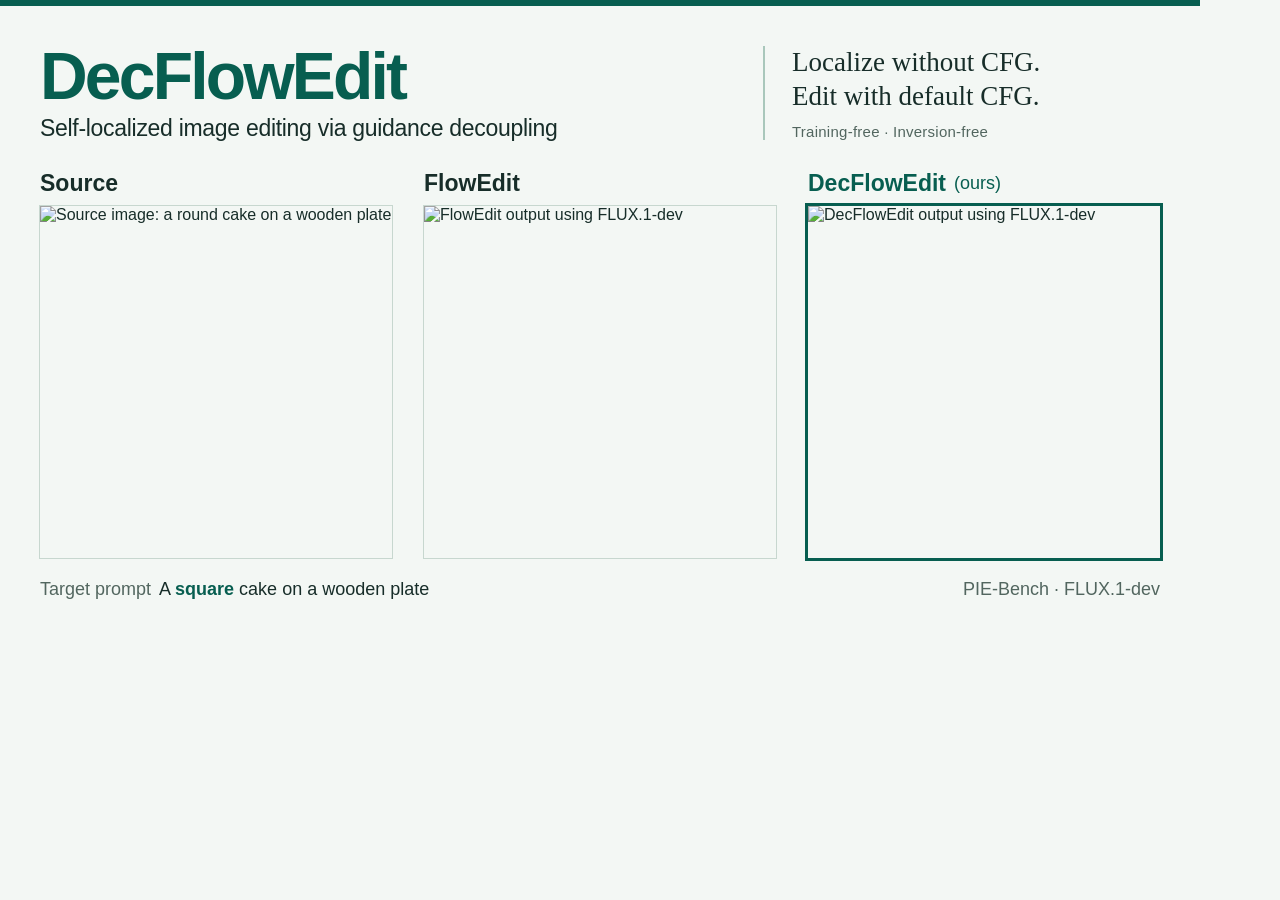
==== tools/social-cover.html @ e436b16b "Add project sharing cover and social preview metadata" ====
<!doctype html>
<html lang="en">
<head>
  <meta charset="utf-8">
  <meta name="viewport" content="width=1200, initial-scale=1">
  <title>DecFlowEdit social cover</title>
  <style>
    * { box-sizing: border-box; }
    html, body { margin: 0; width: 1200px; height: 630px; }
    body { background: #f3f7f4; color: #172d29; font-family: Arial, Helvetica, sans-serif; }
    .cover { width: 1200px; height: 630px; padding: 32px 40px 28px; border-top: 6px solid #075e50; }
    header { display: flex; justify-content: space-between; align-items: center; height: 110px; margin-bottom: 20px; }
    h1 { margin: 0 0 5px; color: #075e50; font-size: 66px; line-height: 1; letter-spacing: -2.8px; font-weight: 750; }
    .subtitle { margin: 0; font-size: 23px; line-height: 1.3; letter-spacing: -.3px; }
    .idea { border-left: 2px solid #a9c7bb; padding-left: 27px; width: 397px; }
    .idea p { margin: 0; font-family: Georgia, serif; font-size: 27px; line-height: 1.25; }
    .idea small { display: block; color: #52665f; margin-top: 9px; font-size: 15px; letter-spacing: .25px; }
    .comparison { display: grid; grid-template-columns: repeat(3, 352px); gap: 32px; }
    figure { margin: 0; }
    figcaption { display: flex; align-items: center; height: 30px; margin-bottom: 8px; font-size: 23px; font-weight: 600; }
    figcaption span { margin-left: 8px; font-size: 18px; font-weight: 400; }
    img { display: block; width: 352px; height: 352px; object-fit: contain; outline: 1px solid #c7d7cf; }
    .ours figcaption { color: #075e50; }
    .ours img { outline: 3px solid #075e50; }
    footer { display: flex; justify-content: space-between; align-items: center; margin-top: 19px; font-size: 18px; line-height: 24px; }
    footer p { margin: 0; }
    .prompt-label { color: #52665f; margin-right: 8px; }
    .prompt strong { color: #075e50; }
    .context { color: #52665f; }
  </style>
</head>
<body>
  <main class="cover">
    <header>
      <div>
        <h1>DecFlowEdit</h1>
        <p class="subtitle">Self-localized image editing via guidance decoupling</p>
      </div>
      <div class="idea">
        <p>Localize without CFG.<br>Edit with default CFG.</p>
        <small>Training-free · Inversion-free</small>
      </div>
    </header>
    <section class="comparison" aria-label="Round-to-square cake editing comparison">
      <figure>
        <figcaption>Source</figcaption>
        <img src="../docs/assets/images/examples/cake/source.png" alt="Source image: a round cake on a wooden plate" width="352" height="352">
      </figure>
      <figure>
        <figcaption>FlowEdit</figcaption>
        <img src="../docs/assets/images/examples/cake/flowedit-flux.png" alt="FlowEdit output using FLUX.1-dev" width="352" height="352">
      </figure>
      <figure class="ours">
        <figcaption>DecFlowEdit <span>(ours)</span></figcaption>
        <img src="../docs/assets/images/examples/cake/decflowedit-flux.png" alt="DecFlowEdit output using FLUX.1-dev" width="352" height="352">
      </figure>
    </section>
    <footer>
      <p class="prompt"><span class="prompt-label">Target prompt</span>A <strong>square</strong> cake on a wooden plate</p>
      <p class="context">PIE-Bench · FLUX.1-dev</p>
    </footer>
  </main>
</body>
</html>
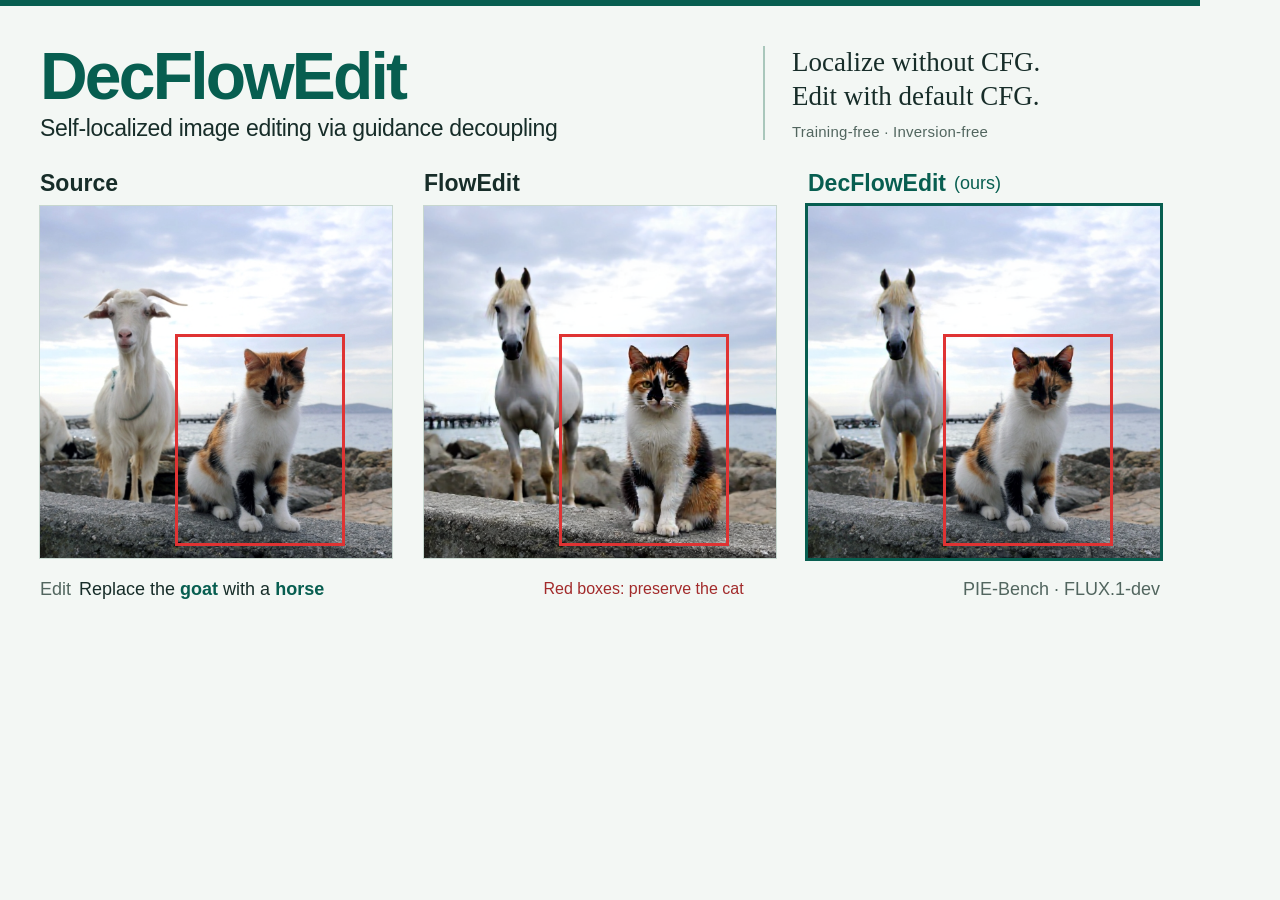
==== commit 76d8bbf9: "Highlight cat preservation in the project sharing cover" ====
--- a/tools/social-cover.html
+++ b/tools/social-cover.html
@@ -20,6 +20,8 @@
     figcaption { display: flex; align-items: center; height: 30px; margin-bottom: 8px; font-size: 23px; font-weight: 600; }
     figcaption span { margin-left: 8px; font-size: 18px; font-weight: 400; }
     img { display: block; width: 352px; height: 352px; object-fit: contain; outline: 1px solid #c7d7cf; }
+    .image-panel { position: relative; width: 352px; height: 352px; }
+    .cat-box { position: absolute; left: 38.28125%; top: 36.328125%; width: 48.4375%; height: 60.15625%; border: 3px solid #df3333; pointer-events: none; }
     .ours figcaption { color: #075e50; }
     .ours img { outline: 3px solid #075e50; }
     footer { display: flex; justify-content: space-between; align-items: center; margin-top: 19px; font-size: 18px; line-height: 24px; }
@@ -27,6 +29,7 @@
     .prompt-label { color: #52665f; margin-right: 8px; }
     .prompt strong { color: #075e50; }
     .context { color: #52665f; }
+    .annotation-note { color: #a22b2b; font-size: 16px; }
   </style>
 </head>
 <body>
@@ -41,22 +44,32 @@
         <small>Training-free · Inversion-free</small>
       </div>
     </header>
-    <section class="comparison" aria-label="Round-to-square cake editing comparison">
+    <section class="comparison" aria-label="Goat-to-horse editing comparison with the neighboring cat highlighted">
       <figure>
         <figcaption>Source</figcaption>
-        <img src="../docs/assets/images/examples/cake/source.png" alt="Source image: a round cake on a wooden plate" width="352" height="352">
+        <div class="image-panel">
+          <img src="../docs/assets/social/goat-cat/source.jpg" alt="Source image: a goat and a cat on rocks by the sea" width="352" height="352">
+          <span class="cat-box" aria-hidden="true"></span>
+        </div>
       </figure>
       <figure>
         <figcaption>FlowEdit</figcaption>
-        <img src="../docs/assets/images/examples/cake/flowedit-flux.png" alt="FlowEdit output using FLUX.1-dev" width="352" height="352">
+        <div class="image-panel">
+          <img src="../docs/assets/social/goat-cat/flowedit-flux.png" alt="FlowEdit replaces the goat with a horse and also changes the neighboring cat, using FLUX.1-dev" width="352" height="352">
+          <span class="cat-box" aria-hidden="true"></span>
+        </div>
       </figure>
       <figure class="ours">
         <figcaption>DecFlowEdit <span>(ours)</span></figcaption>
-        <img src="../docs/assets/images/examples/cake/decflowedit-flux.png" alt="DecFlowEdit output using FLUX.1-dev" width="352" height="352">
+        <div class="image-panel">
+          <img src="../docs/assets/social/goat-cat/decflowedit-flux.png" alt="DecFlowEdit replaces the goat with a horse while better preserving the neighboring cat, using FLUX.1-dev" width="352" height="352">
+          <span class="cat-box" aria-hidden="true"></span>
+        </div>
       </figure>
     </section>
     <footer>
-      <p class="prompt"><span class="prompt-label">Target prompt</span>A <strong>square</strong> cake on a wooden plate</p>
+      <p class="prompt"><span class="prompt-label">Edit</span>Replace the <strong>goat</strong> with a <strong>horse</strong></p>
+      <p class="annotation-note">Red boxes: preserve the cat</p>
       <p class="context">PIE-Bench · FLUX.1-dev</p>
     </footer>
   </main>
